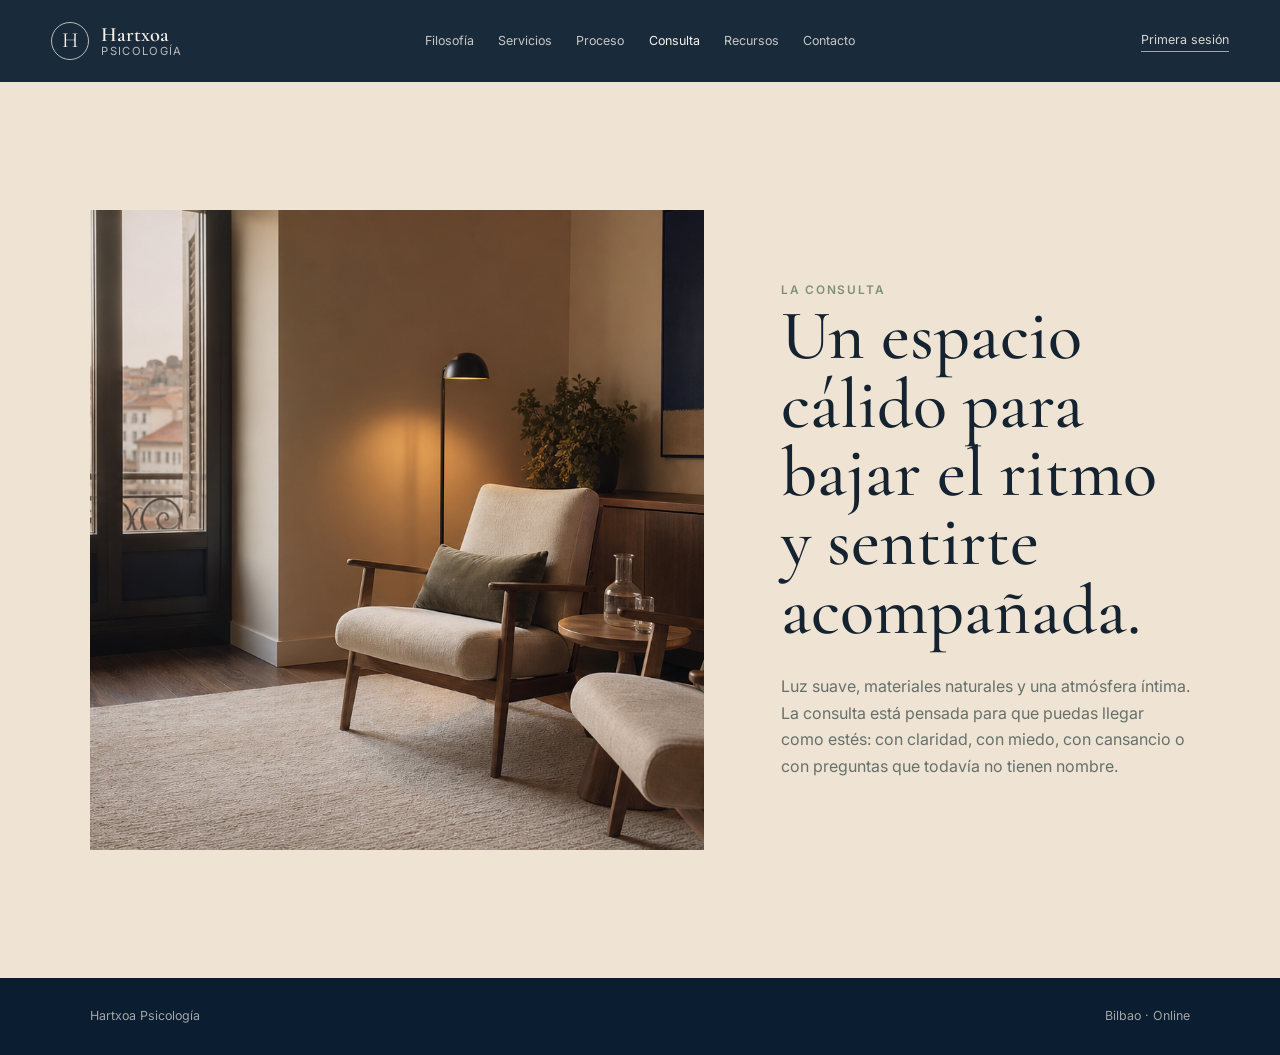
==== consulta.html @ c91d7c10 "Split site sections into pages" ====
<!DOCTYPE html>
<html lang="es">
  <head>
    <meta charset="UTF-8" />
    <meta name="viewport" content="width=device-width, initial-scale=1.0" />
    <meta
      name="description"
      content="La consulta de Hartxoa Psicología en Bilbao y online."
    />
    <title>Consulta | Hartxoa Psicología</title>
    <link rel="preconnect" href="https://fonts.googleapis.com" />
    <link rel="preconnect" href="https://fonts.gstatic.com" crossorigin />
    <link
      href="https://fonts.googleapis.com/css2?family=Cormorant+Garamond:wght@500;600&family=Inter:wght@400;500;600&display=swap"
      rel="stylesheet"
    />
    <link rel="stylesheet" href="styles.css" />
  </head>
  <body>
    <header class="site-header inner-header" aria-label="Navegación principal">
      <a class="brand" href="index.html" aria-label="Hartxoa Psicología">
        <span class="brand-mark">H</span>
        <span>
          <strong>Hartxoa</strong>
          <small>Psicología</small>
        </span>
      </a>
      <nav>
        <a href="filosofia.html">Filosofía</a>
        <a href="servicios.html">Servicios</a>
        <a href="proceso.html">Proceso</a>
        <a aria-current="page" href="consulta.html">Consulta</a>
        <a href="recursos.html">Recursos</a>
        <a href="contacto.html">Contacto</a>
      </nav>
      <a class="header-action" href="contacto.html">Primera sesión</a>
    </header>

    <main class="page-main">
      <section class="space-section page-section">
        <div class="space-image">
          <img
            src="assets/hartxoa-consultation-room.png"
            alt="Espacio de consulta de Hartxoa Psicología con luz cálida"
          />
        </div>
        <div class="space-copy">
          <p class="eyebrow dark">La consulta</p>
          <h1>Un espacio cálido para bajar el ritmo y sentirte acompañada.</h1>
          <p>
            Luz suave, materiales naturales y una atmósfera íntima. La consulta
            está pensada para que puedas llegar como estés: con claridad, con
            miedo, con cansancio o con preguntas que todavía no tienen nombre.
          </p>
        </div>
      </section>
    </main>

    <footer>
      <span>Hartxoa Psicología</span>
      <span>Bilbao · Online</span>
    </footer>
  </body>
</html>
---- styles.css ----
:root {
  --navy: #10263d;
  --navy-2: #183553;
  --ivory: #f7f2e9;
  --beige: #d9c8ae;
  --beige-soft: #eee3d2;
  --sage: #7e907c;
  --wood: #9b704b;
  --ink: #152331;
  --muted: #66706c;
  --line: rgba(21, 35, 49, 0.16);
  --serif: "Cormorant Garamond", Georgia, serif;
  --sans: "Inter", Arial, sans-serif;
}

* {
  box-sizing: border-box;
}

html {
  scroll-behavior: smooth;
}

body {
  margin: 0;
  background: var(--ivory);
  color: var(--ink);
  font-family: var(--sans);
  line-height: 1.65;
}

a {
  color: inherit;
  text-decoration: none;
}

img {
  display: block;
  max-width: 100%;
}

.site-header {
  position: fixed;
  top: 0;
  left: 0;
  z-index: 20;
  display: grid;
  grid-template-columns: 1fr auto 1fr;
  align-items: center;
  width: 100%;
  padding: 22px clamp(20px, 4vw, 58px);
  color: var(--ivory);
  background: linear-gradient(to bottom, rgba(9, 27, 45, 0.72), transparent);
}

.brand {
  display: inline-flex;
  align-items: center;
  gap: 12px;
  width: fit-content;
}

.brand-mark {
  display: grid;
  place-items: center;
  width: 38px;
  height: 38px;
  border: 1px solid rgba(247, 242, 233, 0.72);
  border-radius: 50%;
  font-family: var(--serif);
  font-size: 1.35rem;
}

.brand strong,
.brand small {
  display: block;
  line-height: 1.05;
}

.brand strong {
  font-family: var(--serif);
  font-size: 1.28rem;
  font-weight: 600;
}

.brand small {
  color: rgba(247, 242, 233, 0.72);
  font-size: 0.7rem;
  letter-spacing: 0.12em;
  text-transform: uppercase;
}

nav {
  display: flex;
  align-items: center;
  gap: clamp(14px, 1.9vw, 28px);
  color: rgba(247, 242, 233, 0.78);
  font-size: 0.78rem;
}

nav a,
.header-action {
  transition: color 180ms ease, border-color 180ms ease, background 180ms ease;
}

nav a:hover {
  color: var(--ivory);
}

nav a[aria-current="page"] {
  color: var(--ivory);
}

.header-action {
  justify-self: end;
  border-bottom: 1px solid rgba(247, 242, 233, 0.62);
  color: rgba(247, 242, 233, 0.86);
  font-size: 0.78rem;
}

.header-action:hover {
  color: var(--ivory);
  border-color: var(--ivory);
}

.inner-header {
  background: rgba(11, 29, 48, 0.94);
}

.hero {
  position: relative;
  min-height: 96vh;
  overflow: hidden;
  background: var(--navy);
  color: var(--ivory);
}

.hero-image,
.hero-overlay {
  position: absolute;
  inset: 0;
}

.hero-image {
  width: 100%;
  height: 100%;
  object-fit: cover;
}

.hero-overlay {
  background:
    linear-gradient(90deg, rgba(8, 28, 47, 0.88), rgba(8, 28, 47, 0.48) 46%, rgba(8, 28, 47, 0.04)),
    linear-gradient(0deg, rgba(8, 28, 47, 0.36), transparent 48%);
}

.hero-content {
  position: relative;
  z-index: 2;
  display: flex;
  flex-direction: column;
  justify-content: center;
  max-width: 760px;
  min-height: 96vh;
  padding: 140px clamp(24px, 7vw, 108px) 110px;
}

.eyebrow {
  margin: 0 0 22px;
  color: rgba(247, 242, 233, 0.72);
  font-size: 0.74rem;
  font-weight: 600;
  letter-spacing: 0.15em;
  text-transform: uppercase;
}

.eyebrow.dark {
  color: var(--sage);
}

h1,
h2,
h3 {
  margin: 0;
  font-family: var(--serif);
  font-weight: 500;
  line-height: 0.98;
}

h1 {
  max-width: 700px;
  font-size: clamp(4rem, 8vw, 8.9rem);
}

h2 {
  font-size: clamp(2.8rem, 5.5vw, 5.9rem);
}

h3 {
  font-size: clamp(1.85rem, 3vw, 2.7rem);
}

.hero-copy {
  max-width: 490px;
  margin: 28px 0 36px;
  color: rgba(247, 242, 233, 0.82);
  font-size: clamp(1.08rem, 1.5vw, 1.35rem);
}

.primary-button {
  display: inline-flex;
  align-items: center;
  justify-content: center;
  width: fit-content;
  min-height: 50px;
  padding: 14px 24px;
  border: 1px solid rgba(247, 242, 233, 0.38);
  border-radius: 999px;
  background: var(--ivory);
  color: var(--navy);
  font-size: 0.88rem;
  font-weight: 600;
  transition: transform 180ms ease, background 180ms ease;
}

.primary-button:hover {
  transform: translateY(-2px);
  background: #fffaf1;
}

.primary-button.light {
  border-color: rgba(247, 242, 233, 0.45);
  background: var(--beige-soft);
}

.hero-note {
  position: absolute;
  right: clamp(22px, 4vw, 58px);
  bottom: 28px;
  z-index: 3;
  display: flex;
  gap: 14px;
  color: rgba(247, 242, 233, 0.72);
  font-size: 0.74rem;
}

.intro {
  padding: clamp(70px, 10vw, 130px) clamp(24px, 9vw, 140px);
  background: var(--navy);
  color: var(--ivory);
}

.intro p {
  max-width: 980px;
  margin: 0 auto;
  font-family: var(--serif);
  font-size: clamp(2.15rem, 4.2vw, 4.65rem);
  line-height: 1.08;
  text-align: center;
}

.page-main {
  padding-top: 82px;
}

.page-section h1,
.process-page h1,
.contact-page h1 {
  max-width: 980px;
  font-size: clamp(2.8rem, 5.5vw, 5.9rem);
}

.page-links {
  display: grid;
  grid-template-columns: repeat(3, 1fr);
  border-top: 1px solid var(--line);
  border-left: 1px solid var(--line);
  background: var(--ivory);
}

.page-links a {
  display: flex;
  min-height: 220px;
  flex-direction: column;
  justify-content: space-between;
  padding: clamp(24px, 3vw, 38px);
  border-right: 1px solid var(--line);
  border-bottom: 1px solid var(--line);
  transition: background 180ms ease, color 180ms ease;
}

.page-links a:hover {
  background: var(--sage);
  color: var(--ivory);
}

.page-links span {
  color: var(--wood);
  font-family: var(--serif);
  font-size: 1.35rem;
}

.page-links a:hover span,
.page-links a:hover small {
  color: rgba(247, 242, 233, 0.78);
}

.page-links strong {
  display: block;
  margin-top: auto;
  font-family: var(--serif);
  font-size: clamp(2rem, 3vw, 3.1rem);
  font-weight: 500;
  line-height: 1;
}

.page-links small {
  display: block;
  max-width: 280px;
  margin-top: 14px;
  color: var(--muted);
  font-size: 0.88rem;
  line-height: 1.45;
}

.split-section,
.services,
.resources,
.space-section,
.contact {
  padding: clamp(76px, 10vw, 150px) clamp(24px, 7vw, 108px);
}

.split-section {
  display: grid;
  grid-template-columns: minmax(0, 1.05fr) minmax(320px, 0.95fr);
  gap: clamp(42px, 7vw, 108px);
  align-items: start;
}

.section-copy {
  max-width: 600px;
  color: var(--muted);
  font-size: 1.02rem;
}

.section-copy p:first-child {
  margin-top: 48px;
}

.section-heading {
  max-width: 850px;
  margin-bottom: clamp(40px, 6vw, 76px);
}

.service-list {
  border-top: 1px solid var(--line);
}

.service-list article {
  display: grid;
  grid-template-columns: 72px minmax(190px, 0.55fr) minmax(240px, 0.45fr);
  gap: clamp(20px, 4vw, 54px);
  align-items: baseline;
  padding: 32px 0;
  border-bottom: 1px solid var(--line);
}

.service-list span {
  color: var(--wood);
  font-family: var(--serif);
  font-size: 1.35rem;
}

.service-list h2 {
  font-size: clamp(1.85rem, 3vw, 2.7rem);
}

.service-list p,
.steps p,
.space-copy p,
.contact-panel p {
  margin: 0;
  color: var(--muted);
}

.process {
  padding: clamp(78px, 10vw, 142px) clamp(20px, 5vw, 70px);
  background: var(--navy);
  color: var(--ivory);
}

.process-page,
.contact-page {
  min-height: calc(100vh - 74px);
  padding-top: clamp(130px, 14vw, 190px);
}

.process-inner {
  max-width: 1180px;
  margin: 0 auto;
}

.process h2 {
  max-width: 980px;
}

.steps {
  display: grid;
  grid-template-columns: repeat(3, 1fr);
  gap: 1px;
  margin-top: clamp(46px, 6vw, 80px);
  background: rgba(247, 242, 233, 0.18);
}

.steps article {
  min-height: 260px;
  padding: clamp(28px, 4vw, 46px);
  background: var(--navy);
}

.steps span {
  display: block;
  margin-bottom: 28px;
  color: var(--beige);
  font-family: var(--serif);
  font-size: 2rem;
}

.steps p {
  color: rgba(247, 242, 233, 0.7);
}

.space-section {
  display: grid;
  grid-template-columns: minmax(0, 1.2fr) minmax(320px, 0.8fr);
  gap: clamp(38px, 6vw, 86px);
  align-items: center;
  background: #efe4d3;
}

.space-image {
  min-height: 640px;
  overflow: hidden;
}

.space-image img {
  width: 100%;
  height: 100%;
  min-height: 640px;
  object-fit: cover;
}

.space-copy {
  max-width: 560px;
}

.space-copy p:last-child {
  margin-top: 28px;
}

.resource-list {
  display: grid;
  grid-template-columns: repeat(5, 1fr);
  border-top: 1px solid var(--line);
  border-left: 1px solid var(--line);
}

.resource-list a {
  min-height: 190px;
  padding: 24px;
  border-right: 1px solid var(--line);
  border-bottom: 1px solid var(--line);
  color: var(--navy);
  font-family: var(--serif);
  font-size: clamp(1.45rem, 2.2vw, 2.15rem);
  line-height: 1.06;
  transition: background 180ms ease, color 180ms ease;
}

.resource-list a:hover {
  background: var(--sage);
  color: var(--ivory);
}

.contact {
  display: grid;
  grid-template-columns: minmax(0, 1fr) minmax(320px, 440px);
  gap: clamp(40px, 7vw, 110px);
  align-items: center;
  background: var(--navy-2);
  color: var(--ivory);
}

.contact h2 {
  max-width: 760px;
}

.contact-panel {
  display: flex;
  flex-direction: column;
  align-items: flex-start;
  gap: 22px;
  padding-top: 10px;
}

.contact-panel p {
  color: rgba(247, 242, 233, 0.74);
}

.text-link {
  border-bottom: 1px solid rgba(247, 242, 233, 0.44);
  color: rgba(247, 242, 233, 0.82);
  font-size: 0.92rem;
}

footer {
  display: flex;
  justify-content: space-between;
  gap: 20px;
  padding: 28px clamp(24px, 7vw, 108px);
  background: #0b1d30;
  color: rgba(247, 242, 233, 0.64);
  font-size: 0.78rem;
}

@media (max-width: 900px) {
  .site-header {
    grid-template-columns: 1fr auto;
  }

  nav {
    display: none;
  }

  .header-action {
    font-size: 0.76rem;
  }

  .hero {
    min-height: 92vh;
  }

  .hero-content {
    min-height: 92vh;
    padding-top: 112px;
  }

  .hero-overlay {
    background:
      linear-gradient(90deg, rgba(8, 28, 47, 0.9), rgba(8, 28, 47, 0.36)),
      linear-gradient(0deg, rgba(8, 28, 47, 0.42), transparent 48%);
  }

  .hero-note {
    left: 24px;
    right: 24px;
    flex-wrap: wrap;
  }

  .split-section,
  .space-section,
  .contact {
    grid-template-columns: 1fr;
  }

  .section-copy p:first-child {
    margin-top: 0;
  }

  .service-list article {
    grid-template-columns: 50px 1fr;
  }

  .service-list p {
    grid-column: 2;
  }

  .steps,
  .resource-list,
  .page-links {
    grid-template-columns: 1fr;
  }

  .space-image,
  .space-image img {
    min-height: 460px;
  }
}

@media (max-width: 560px) {
  .site-header {
    padding: 16px 18px;
  }

  .brand-mark {
    width: 34px;
    height: 34px;
  }

  .brand strong {
    font-size: 1.08rem;
  }

  .brand small {
    font-size: 0.62rem;
  }

  .header-action {
    display: none;
  }

  h1 {
    font-size: 3.75rem;
  }

  h2 {
    font-size: 2.72rem;
  }

  .intro p {
    text-align: left;
  }

  .service-list article {
    grid-template-columns: 1fr;
    gap: 10px;
  }

  .service-list p {
    grid-column: auto;
  }

  .resource-list a {
    min-height: 126px;
  }

  .page-main {
    padding-top: 66px;
  }

  .page-links a {
    min-height: 158px;
  }

  footer {
    flex-direction: column;
  }
}
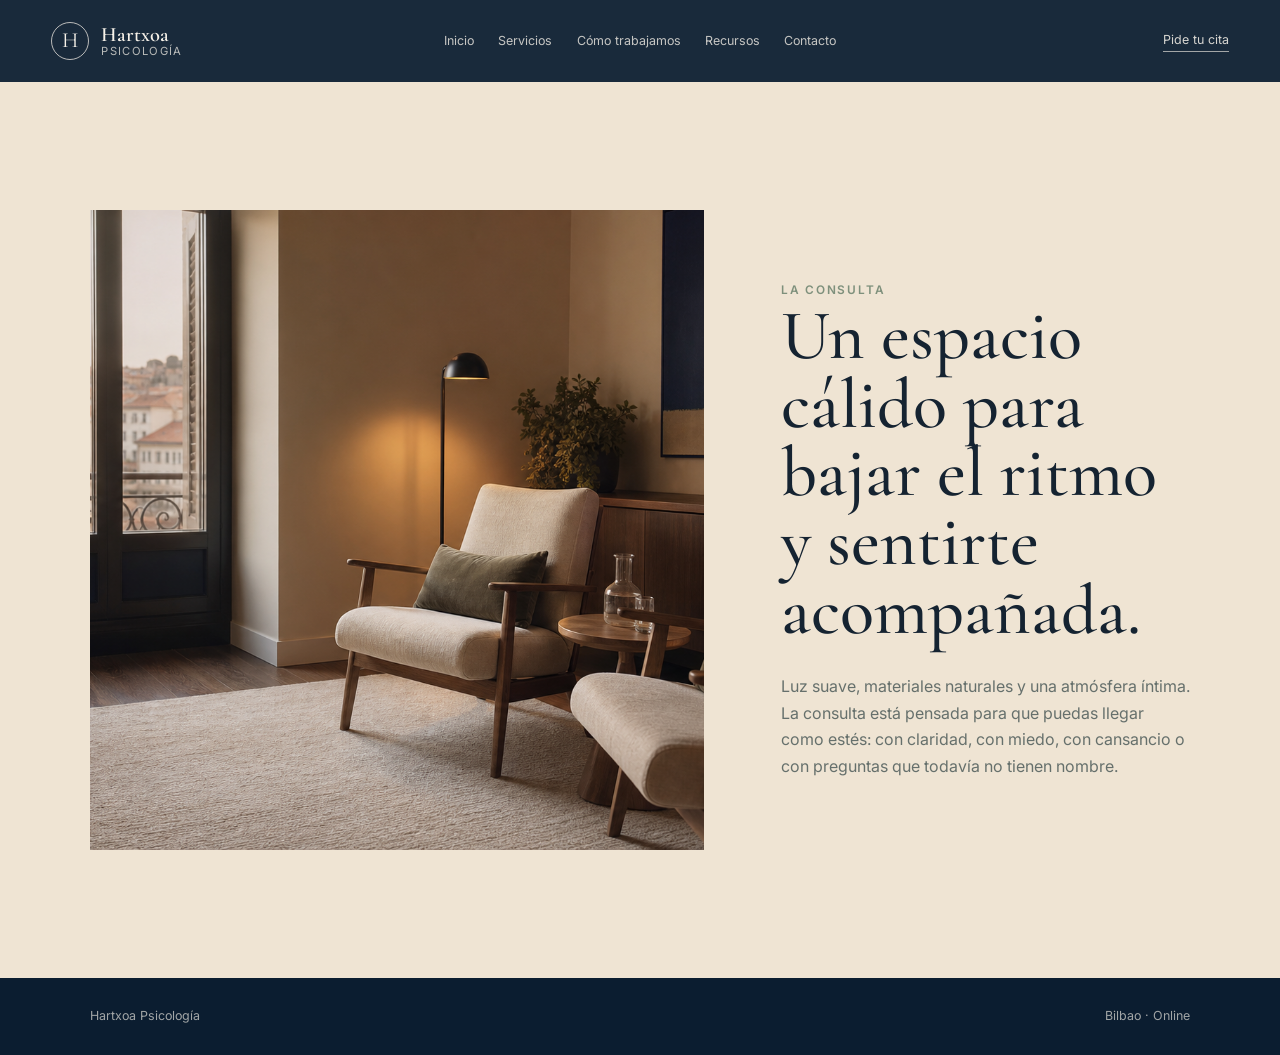
==== commit 50dd740e: "Improve Hartxoa home and services" ====
--- a/consulta.html
+++ b/consulta.html
@@ -26,14 +26,13 @@
         </span>
       </a>
       <nav>
-        <a href="filosofia.html">Filosofía</a>
+        <a href="index.html">Inicio</a>
         <a href="servicios.html">Servicios</a>
-        <a href="proceso.html">Proceso</a>
-        <a aria-current="page" href="consulta.html">Consulta</a>
+        <a href="filosofia.html">Cómo trabajamos</a>
         <a href="recursos.html">Recursos</a>
         <a href="contacto.html">Contacto</a>
       </nav>
-      <a class="header-action" href="contacto.html">Primera sesión</a>
+      <a class="header-action" href="contacto.html">Pide tu cita</a>
     </header>
 
     <main class="page-main">
--- a/styles.css
+++ b/styles.css
@@ -484,15 +484,80 @@
 
 .contact {
   display: grid;
-  grid-template-columns: minmax(0, 1fr) minmax(320px, 440px);
-  gap: clamp(40px, 7vw, 110px);
-  align-items: center;
-  background: var(--navy-2);
+  grid-template-columns: minmax(0, 0.95fr) minmax(340px, 520px);
+  gap: clamp(40px, 7vw, 96px);
+  align-items: start;
+  background:
+    linear-gradient(135deg, rgba(16, 38, 61, 0.98), rgba(24, 53, 83, 0.94)),
+    var(--navy-2);
   color: var(--ivory);
 }
 
 .contact h2 {
   max-width: 760px;
+}
+
+.contact-copy {
+  display: flex;
+  flex-direction: column;
+  align-items: flex-start;
+}
+
+.contact-copy h1 {
+  max-width: 620px;
+  font-size: clamp(4.4rem, 8vw, 8.4rem);
+}
+
+.contact-lead {
+  max-width: 570px;
+  margin: 26px 0 0;
+  color: rgba(247, 242, 233, 0.82);
+  font-size: clamp(1.08rem, 1.6vw, 1.35rem);
+}
+
+.contact-details {
+  display: grid;
+  gap: 26px;
+  max-width: 520px;
+  margin-top: clamp(42px, 6vw, 72px);
+}
+
+.contact-details article {
+  padding-left: 22px;
+  border-left: 1px solid rgba(247, 242, 233, 0.28);
+}
+
+.contact-details h2 {
+  margin: 0 0 4px;
+  font-family: var(--sans);
+  font-size: 0.92rem;
+  font-weight: 700;
+  line-height: 1.4;
+}
+
+.contact-details p,
+.contact-details a {
+  margin: 0;
+  color: rgba(247, 242, 233, 0.74);
+}
+
+.contact-details a {
+  border-bottom: 1px solid rgba(247, 242, 233, 0.36);
+}
+
+.booking-panel {
+  padding: clamp(28px, 4vw, 42px);
+  background: rgba(247, 242, 233, 0.96);
+  color: var(--ink);
+}
+
+.booking-panel h2 {
+  font-size: clamp(2.45rem, 4vw, 3.8rem);
+}
+
+.booking-panel p:not(.eyebrow) {
+  margin: 18px 0 28px;
+  color: var(--muted);
 }
 
 .contact-panel {
@@ -507,10 +572,319 @@
   color: rgba(247, 242, 233, 0.74);
 }
 
+.booking-options {
+  display: grid;
+  width: 100%;
+  gap: 14px;
+}
+
+.booking-options a {
+  display: block;
+  padding: 22px;
+  border: 1px solid var(--line);
+  background: #fffaf1;
+  transition: border-color 180ms ease, transform 180ms ease, background 180ms ease;
+}
+
+.booking-options a:hover {
+  transform: translateY(-2px);
+  border-color: rgba(126, 144, 124, 0.62);
+  background: #ffffff;
+}
+
+.booking-options span {
+  display: block;
+  margin-bottom: 12px;
+  color: var(--sage);
+  font-size: 0.74rem;
+  font-weight: 600;
+  letter-spacing: 0.15em;
+  text-transform: uppercase;
+}
+
+.booking-options strong {
+  display: block;
+  font-family: var(--serif);
+  font-size: clamp(2rem, 3vw, 2.65rem);
+  font-weight: 500;
+  line-height: 1;
+}
+
+.booking-options small {
+  display: block;
+  margin-top: 12px;
+  color: var(--muted);
+  font-size: 0.9rem;
+  line-height: 1.45;
+}
+
 .text-link {
   border-bottom: 1px solid rgba(247, 242, 233, 0.44);
   color: rgba(247, 242, 233, 0.82);
   font-size: 0.92rem;
+}
+
+.home-hero .hero-content {
+  max-width: 680px;
+  margin-left: clamp(20px, 7vw, 92px);
+  padding-right: 24px;
+}
+
+.home-hero h1 {
+  max-width: 620px;
+  color: #fffaf1;
+  font-size: clamp(3.2rem, 5.7vw, 6.35rem);
+  line-height: 1;
+}
+
+.home-hero h1::first-line {
+  color: #fffaf1;
+}
+
+.home-hero .hero-copy {
+  max-width: 470px;
+  color: rgba(247, 242, 233, 0.78);
+  font-size: clamp(1rem, 1.2vw, 1.16rem);
+}
+
+.home-hero .hero-overlay {
+  background:
+    linear-gradient(90deg, rgba(5, 20, 31, 0.98), rgba(6, 27, 41, 0.86) 46%, rgba(6, 27, 41, 0.42)),
+    linear-gradient(0deg, rgba(5, 20, 31, 0.38), rgba(5, 20, 31, 0.08));
+}
+
+.home-hero .hero-image {
+  object-position: 42% center;
+  opacity: 0.72;
+}
+
+.hero-seal {
+  display: grid;
+  place-items: center;
+  width: 36px;
+  height: 36px;
+  margin-top: 28px;
+  border: 1px solid rgba(217, 200, 174, 0.72);
+  border-radius: 50%;
+  color: var(--beige);
+  font-family: var(--serif);
+  font-size: 1.2rem;
+}
+
+.hero-actions {
+  display: flex;
+  flex-wrap: wrap;
+  align-items: center;
+  gap: 22px;
+}
+
+.secondary-link {
+  border-bottom: 1px solid rgba(247, 242, 233, 0.42);
+  color: rgba(247, 242, 233, 0.84);
+  font-size: 0.9rem;
+  font-weight: 600;
+  transition: color 180ms ease, border-color 180ms ease;
+}
+
+.secondary-link:hover {
+  color: var(--ivory);
+  border-color: var(--ivory);
+}
+
+.home-hero .hero-note {
+  right: 0;
+  bottom: 0;
+  left: 0;
+  display: grid;
+  grid-template-columns: repeat(4, 1fr);
+  gap: 0;
+  padding: 0 clamp(24px, 7vw, 108px);
+  background: rgba(247, 242, 233, 0.94);
+  color: var(--ink);
+}
+
+.home-hero .hero-note article {
+  min-height: 112px;
+  padding: 22px clamp(16px, 2vw, 30px);
+  border-left: 1px solid rgba(21, 35, 49, 0.12);
+}
+
+.home-hero .hero-note article:first-child {
+  border-left: 0;
+}
+
+.home-hero .hero-note span {
+  display: block;
+  color: var(--wood);
+  font-family: var(--serif);
+  font-size: 1.35rem;
+  line-height: 1.1;
+}
+
+.home-hero .hero-note p {
+  margin: 8px 0 0;
+  color: var(--muted);
+  font-size: 0.78rem;
+  line-height: 1.45;
+}
+
+.home-intro {
+  display: grid;
+  grid-template-columns: minmax(0, 0.92fr) minmax(320px, 0.88fr);
+  gap: clamp(42px, 7vw, 108px);
+  padding: clamp(82px, 10vw, 150px) clamp(24px, 7vw, 108px);
+  background: #f4ecdf;
+}
+
+.home-intro h2,
+.home-services h2,
+.home-emotional h2,
+.home-final-cta h2,
+.service-page-hero h1,
+.faq-section h2 {
+  font-size: clamp(2.7rem, 5.2vw, 5.5rem);
+}
+
+.home-services,
+.faq-section {
+  padding: clamp(76px, 10vw, 150px) clamp(24px, 7vw, 108px);
+}
+
+.home-service-grid,
+.service-detail-grid {
+  display: grid;
+  grid-template-columns: repeat(4, 1fr);
+  border-top: 1px solid var(--line);
+  border-left: 1px solid var(--line);
+}
+
+.home-service-grid a,
+.service-detail-grid article {
+  min-height: 310px;
+  padding: clamp(24px, 3vw, 34px);
+  border-right: 1px solid var(--line);
+  border-bottom: 1px solid var(--line);
+  background: rgba(255, 250, 241, 0.42);
+  transition: background 180ms ease, color 180ms ease, transform 180ms ease;
+}
+
+.home-service-grid a:hover {
+  transform: translateY(-3px);
+  background: var(--sage);
+  color: var(--ivory);
+}
+
+.home-service-grid span,
+.service-detail-grid span {
+  display: block;
+  margin-bottom: 28px;
+  color: var(--wood);
+  font-family: var(--serif);
+  font-size: 1.35rem;
+}
+
+.home-service-grid a:hover span,
+.home-service-grid a:hover p {
+  color: rgba(247, 242, 233, 0.78);
+}
+
+.home-service-grid h3,
+.service-detail-grid h2 {
+  margin-bottom: 18px;
+  font-size: clamp(1.9rem, 3vw, 2.65rem);
+}
+
+.home-service-grid p,
+.service-detail-grid p,
+.service-intro,
+.faq-list p {
+  margin: 0;
+  color: var(--muted);
+}
+
+.home-emotional {
+  display: grid;
+  grid-template-columns: minmax(0, 0.95fr) minmax(300px, 0.65fr);
+  gap: clamp(36px, 6vw, 92px);
+  align-items: end;
+  padding: clamp(82px, 10vw, 150px) clamp(24px, 7vw, 108px);
+  background: var(--navy);
+  color: var(--ivory);
+}
+
+.home-emotional p:last-child {
+  margin: 0;
+  color: rgba(247, 242, 233, 0.74);
+  font-size: 1.04rem;
+}
+
+.home-final-cta {
+  padding: clamp(78px, 10vw, 140px) clamp(24px, 7vw, 108px);
+  background: #efe4d3;
+}
+
+.home-final-cta h2 {
+  max-width: 880px;
+  margin-bottom: 30px;
+}
+
+.service-page-hero {
+  display: grid;
+  grid-template-columns: minmax(0, 0.95fr) minmax(320px, 0.7fr);
+  gap: clamp(36px, 6vw, 92px);
+  align-items: end;
+  background: #f4ecdf;
+}
+
+.service-intro {
+  font-size: 1.04rem;
+}
+
+.service-detail-grid {
+  grid-template-columns: repeat(2, 1fr);
+  padding: 0 clamp(24px, 7vw, 108px) clamp(76px, 10vw, 140px);
+  border-top: 0;
+  border-left: 0;
+}
+
+.service-detail-grid article {
+  min-height: 300px;
+  background: #fffaf1;
+}
+
+.faq-section {
+  background: var(--ivory);
+}
+
+.faq-list {
+  display: grid;
+  gap: 12px;
+  max-width: 980px;
+}
+
+.faq-list details {
+  border: 1px solid var(--line);
+  background: #fffaf1;
+}
+
+.faq-list summary {
+  cursor: pointer;
+  padding: 20px 24px;
+  color: var(--navy);
+  font-weight: 700;
+}
+
+.faq-list p {
+  padding: 0 24px 22px;
+}
+
+.service-cta {
+  background: var(--navy);
+  color: var(--ivory);
+}
+
+.service-cta .eyebrow.dark {
+  color: var(--beige);
 }
 
 footer {
@@ -559,7 +933,10 @@
 
   .split-section,
   .space-section,
-  .contact {
+  .contact,
+  .home-intro,
+  .home-emotional,
+  .service-page-hero {
     grid-template-columns: 1fr;
   }
 
@@ -577,8 +954,38 @@
 
   .steps,
   .resource-list,
-  .page-links {
+  .page-links,
+  .home-service-grid,
+  .service-detail-grid,
+  .home-hero .hero-note {
     grid-template-columns: 1fr;
+  }
+
+  .home-hero .hero-content {
+    margin-left: 0;
+    padding-bottom: 300px;
+  }
+
+  .home-hero .hero-note {
+    padding: 0 24px 20px;
+    background: transparent;
+    color: var(--ivory);
+  }
+
+  .home-hero .hero-note article {
+    min-height: auto;
+    padding: 16px 0;
+    border-top: 1px solid rgba(247, 242, 233, 0.18);
+    border-left: 0;
+  }
+
+  .home-hero .hero-note p {
+    color: rgba(247, 242, 233, 0.72);
+  }
+
+  .service-detail-grid {
+    padding-right: clamp(24px, 7vw, 108px);
+    padding-left: clamp(24px, 7vw, 108px);
   }
 
   .space-image,
@@ -613,8 +1020,26 @@
     font-size: 3.75rem;
   }
 
+  .home-hero h1,
+  .contact-copy h1 {
+    font-size: 3.55rem;
+  }
+
+  .home-hero .hero-content {
+    padding-bottom: 390px;
+  }
+
   h2 {
     font-size: 2.72rem;
+  }
+
+  .home-intro h2,
+  .home-services h2,
+  .home-emotional h2,
+  .home-final-cta h2,
+  .service-page-hero h1,
+  .faq-section h2 {
+    font-size: 2.65rem;
   }
 
   .intro p {
@@ -642,6 +1067,11 @@
     min-height: 158px;
   }
 
+  .home-service-grid a,
+  .service-detail-grid article {
+    min-height: 240px;
+  }
+
   footer {
     flex-direction: column;
   }
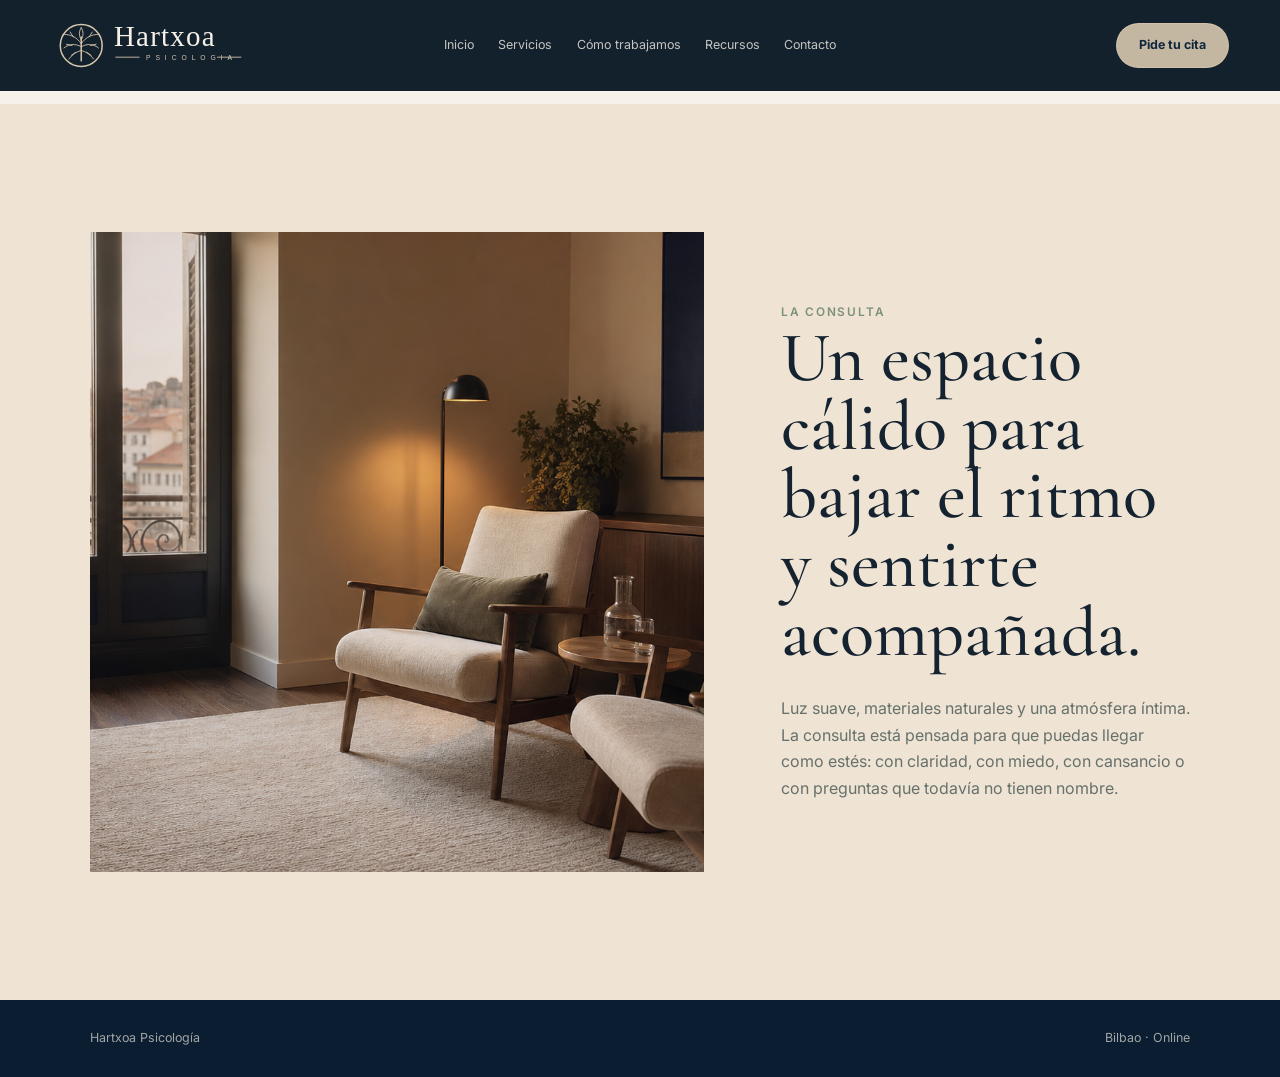
==== commit 162453be: "Polish warm Hartxoa visual style" ====
--- a/consulta.html
+++ b/consulta.html
@@ -19,11 +19,7 @@
   <body>
     <header class="site-header inner-header" aria-label="Navegación principal">
       <a class="brand" href="index.html" aria-label="Hartxoa Psicología">
-        <span class="brand-mark">H</span>
-        <span>
-          <strong>Hartxoa</strong>
-          <small>Psicología</small>
-        </span>
+        <img class="brand-logo" src="assets/hartxoa-logo.svg" alt="Hartxoa Psicología" />
       </a>
       <nav>
         <a href="index.html">Inicio</a>
--- a/styles.css
+++ b/styles.css
@@ -43,21 +43,27 @@
   position: fixed;
   top: 0;
   left: 0;
-  z-index: 20;
-  display: grid;
-  grid-template-columns: 1fr auto 1fr;
+  z-index: 50;
+  display: grid;
+  grid-template-columns: minmax(180px, 1fr) auto minmax(150px, 1fr);
   align-items: center;
   width: 100%;
-  padding: 22px clamp(20px, 4vw, 58px);
-  color: var(--ivory);
-  background: linear-gradient(to bottom, rgba(9, 27, 45, 0.72), transparent);
+  min-height: 86px;
+  padding: 16px clamp(20px, 4vw, 58px);
+  color: var(--ivory);
+  background: linear-gradient(to bottom, rgba(7, 22, 35, 0.92), rgba(7, 22, 35, 0.28), transparent);
+  backdrop-filter: blur(10px);
 }
 
 .brand {
   display: inline-flex;
   align-items: center;
-  gap: 12px;
   width: fit-content;
+}
+
+.brand-logo {
+  width: clamp(156px, 18vw, 222px);
+  height: auto;
 }
 
 .brand-mark {
@@ -113,18 +119,24 @@
 
 .header-action {
   justify-self: end;
-  border-bottom: 1px solid rgba(247, 242, 233, 0.62);
-  color: rgba(247, 242, 233, 0.86);
+  min-height: 42px;
+  padding: 11px 22px;
+  border: 1px solid rgba(217, 200, 174, 0.68);
+  border-radius: 999px;
+  background: rgba(217, 200, 174, 0.9);
+  color: var(--navy);
   font-size: 0.78rem;
+  font-weight: 700;
 }
 
 .header-action:hover {
-  color: var(--ivory);
-  border-color: var(--ivory);
+  color: var(--navy);
+  border-color: #fff2dc;
+  background: #fff2dc;
 }
 
 .inner-header {
-  background: rgba(11, 29, 48, 0.94);
+  background: rgba(7, 22, 35, 0.95);
 }
 
 .hero {
@@ -161,7 +173,7 @@
   justify-content: center;
   max-width: 760px;
   min-height: 96vh;
-  padding: 140px clamp(24px, 7vw, 108px) 110px;
+  padding: 160px clamp(24px, 7vw, 108px) 120px;
 }
 
 .eyebrow {
@@ -188,11 +200,11 @@
 
 h1 {
   max-width: 700px;
-  font-size: clamp(4rem, 8vw, 8.9rem);
+  font-size: clamp(3.5rem, 7vw, 7.8rem);
 }
 
 h2 {
-  font-size: clamp(2.8rem, 5.5vw, 5.9rem);
+  font-size: clamp(2.45rem, 4.8vw, 5.1rem);
 }
 
 h3 {
@@ -212,10 +224,10 @@
   justify-content: center;
   width: fit-content;
   min-height: 50px;
-  padding: 14px 24px;
+  padding: 14px 26px;
   border: 1px solid rgba(247, 242, 233, 0.38);
   border-radius: 999px;
-  background: var(--ivory);
+  background: var(--beige);
   color: var(--navy);
   font-size: 0.88rem;
   font-weight: 600;
@@ -224,7 +236,7 @@
 
 .primary-button:hover {
   transform: translateY(-2px);
-  background: #fffaf1;
+  background: #fff2dc;
 }
 
 .primary-button.light {
@@ -259,7 +271,7 @@
 }
 
 .page-main {
-  padding-top: 82px;
+  padding-top: 104px;
 }
 
 .page-section h1,
@@ -392,7 +404,7 @@
 .process-page,
 .contact-page {
   min-height: calc(100vh - 74px);
-  padding-top: clamp(130px, 14vw, 190px);
+  padding-top: clamp(150px, 14vw, 200px);
 }
 
 .process-inner {
@@ -628,12 +640,14 @@
   max-width: 680px;
   margin-left: clamp(20px, 7vw, 92px);
   padding-right: 24px;
+  padding-top: 178px;
+  padding-bottom: 160px;
 }
 
 .home-hero h1 {
   max-width: 620px;
   color: #fffaf1;
-  font-size: clamp(3.2rem, 5.7vw, 6.35rem);
+  font-size: clamp(3rem, 5vw, 5.65rem);
   line-height: 1;
 }
 
@@ -649,13 +663,14 @@
 
 .home-hero .hero-overlay {
   background:
-    linear-gradient(90deg, rgba(5, 20, 31, 0.98), rgba(6, 27, 41, 0.86) 46%, rgba(6, 27, 41, 0.42)),
-    linear-gradient(0deg, rgba(5, 20, 31, 0.38), rgba(5, 20, 31, 0.08));
+    radial-gradient(circle at 18% 72%, rgba(155, 112, 75, 0.26), transparent 26%),
+    linear-gradient(90deg, rgba(5, 20, 31, 0.98), rgba(6, 27, 41, 0.82) 48%, rgba(6, 27, 41, 0.34)),
+    linear-gradient(0deg, rgba(5, 20, 31, 0.34), rgba(5, 20, 31, 0.08));
 }
 
 .home-hero .hero-image {
-  object-position: 42% center;
-  opacity: 0.72;
+  object-position: 54% center;
+  opacity: 0.82;
 }
 
 .hero-seal {
@@ -679,16 +694,23 @@
 }
 
 .secondary-link {
-  border-bottom: 1px solid rgba(247, 242, 233, 0.42);
-  color: rgba(247, 242, 233, 0.84);
+  display: inline-flex;
+  align-items: center;
+  min-height: 50px;
+  padding: 13px 22px;
+  border: 1px solid rgba(247, 242, 233, 0.28);
+  border-radius: 999px;
+  background: rgba(247, 242, 233, 0.06);
+  color: rgba(247, 242, 233, 0.9);
   font-size: 0.9rem;
   font-weight: 600;
-  transition: color 180ms ease, border-color 180ms ease;
+  transition: color 180ms ease, border-color 180ms ease, background 180ms ease;
 }
 
 .secondary-link:hover {
   color: var(--ivory);
   border-color: var(--ivory);
+  background: rgba(247, 242, 233, 0.12);
 }
 
 .home-hero .hero-note {
@@ -729,11 +751,33 @@
 }
 
 .home-intro {
+  position: relative;
   display: grid;
   grid-template-columns: minmax(0, 0.92fr) minmax(320px, 0.88fr);
   gap: clamp(42px, 7vw, 108px);
   padding: clamp(82px, 10vw, 150px) clamp(24px, 7vw, 108px);
   background: #f4ecdf;
+  overflow: hidden;
+}
+
+.home-intro::after {
+  content: "";
+  position: absolute;
+  right: clamp(24px, 6vw, 96px);
+  bottom: clamp(28px, 5vw, 72px);
+  width: min(34vw, 430px);
+  aspect-ratio: 4 / 3;
+  background:
+    linear-gradient(0deg, rgba(244, 236, 223, 0.08), rgba(244, 236, 223, 0.08)),
+    url("assets/hartxoa-consultation-room.png") center / cover;
+  box-shadow: 0 26px 70px rgba(16, 38, 61, 0.16);
+  opacity: 0.78;
+  pointer-events: none;
+}
+
+.home-intro > * {
+  position: relative;
+  z-index: 1;
 }
 
 .home-intro h2,
@@ -742,12 +786,12 @@
 .home-final-cta h2,
 .service-page-hero h1,
 .faq-section h2 {
-  font-size: clamp(2.7rem, 5.2vw, 5.5rem);
+  font-size: clamp(2.45rem, 4.4vw, 4.8rem);
 }
 
 .home-services,
 .faq-section {
-  padding: clamp(76px, 10vw, 150px) clamp(24px, 7vw, 108px);
+  padding: clamp(70px, 9vw, 130px) clamp(24px, 7vw, 108px);
 }
 
 .home-service-grid,
@@ -760,11 +804,11 @@
 
 .home-service-grid a,
 .service-detail-grid article {
-  min-height: 310px;
+  min-height: 280px;
   padding: clamp(24px, 3vw, 34px);
   border-right: 1px solid var(--line);
   border-bottom: 1px solid var(--line);
-  background: rgba(255, 250, 241, 0.42);
+  background: rgba(255, 250, 241, 0.58);
   transition: background 180ms ease, color 180ms ease, transform 180ms ease;
 }
 
@@ -803,12 +847,15 @@
 }
 
 .home-emotional {
+  position: relative;
   display: grid;
   grid-template-columns: minmax(0, 0.95fr) minmax(300px, 0.65fr);
   gap: clamp(36px, 6vw, 92px);
   align-items: end;
-  padding: clamp(82px, 10vw, 150px) clamp(24px, 7vw, 108px);
-  background: var(--navy);
+  padding: clamp(88px, 10vw, 145px) clamp(24px, 7vw, 108px);
+  background:
+    linear-gradient(90deg, rgba(16, 38, 61, 0.96), rgba(16, 38, 61, 0.76)),
+    url("assets/hartxoa-consultation-room.png") center / cover;
   color: var(--ivory);
 }
 
@@ -819,8 +866,10 @@
 }
 
 .home-final-cta {
-  padding: clamp(78px, 10vw, 140px) clamp(24px, 7vw, 108px);
-  background: #efe4d3;
+  padding: clamp(72px, 9vw, 120px) clamp(24px, 7vw, 108px);
+  background:
+    linear-gradient(90deg, rgba(239, 228, 211, 0.94), rgba(239, 228, 211, 0.78)),
+    url("assets/hartxoa-consultation-room.png") right center / min(46vw, 620px) auto no-repeat;
 }
 
 .home-final-cta h2 {
@@ -900,6 +949,8 @@
 @media (max-width: 900px) {
   .site-header {
     grid-template-columns: 1fr auto;
+    min-height: 76px;
+    background: rgba(7, 22, 35, 0.94);
   }
 
   nav {
@@ -916,7 +967,7 @@
 
   .hero-content {
     min-height: 92vh;
-    padding-top: 112px;
+    padding-top: 128px;
   }
 
   .hero-overlay {
@@ -963,7 +1014,8 @@
 
   .home-hero .hero-content {
     margin-left: 0;
-    padding-bottom: 300px;
+    padding-top: 138px;
+    padding-bottom: 320px;
   }
 
   .home-hero .hero-note {
@@ -983,6 +1035,21 @@
     color: rgba(247, 242, 233, 0.72);
   }
 
+  .home-intro::after {
+    position: relative;
+    right: auto;
+    bottom: auto;
+    display: block;
+    width: 100%;
+    margin-top: 32px;
+    opacity: 1;
+    grid-column: 1;
+  }
+
+  .home-final-cta {
+    background: #efe4d3;
+  }
+
   .service-detail-grid {
     padding-right: clamp(24px, 7vw, 108px);
     padding-left: clamp(24px, 7vw, 108px);
@@ -996,7 +1063,12 @@
 
 @media (max-width: 560px) {
   .site-header {
-    padding: 16px 18px;
+    min-height: 70px;
+    padding: 12px 18px;
+  }
+
+  .brand-logo {
+    width: 152px;
   }
 
   .brand-mark {
@@ -1022,11 +1094,12 @@
 
   .home-hero h1,
   .contact-copy h1 {
-    font-size: 3.55rem;
+    font-size: 3.15rem;
   }
 
   .home-hero .hero-content {
-    padding-bottom: 390px;
+    padding-top: 122px;
+    padding-bottom: 430px;
   }
 
   h2 {
